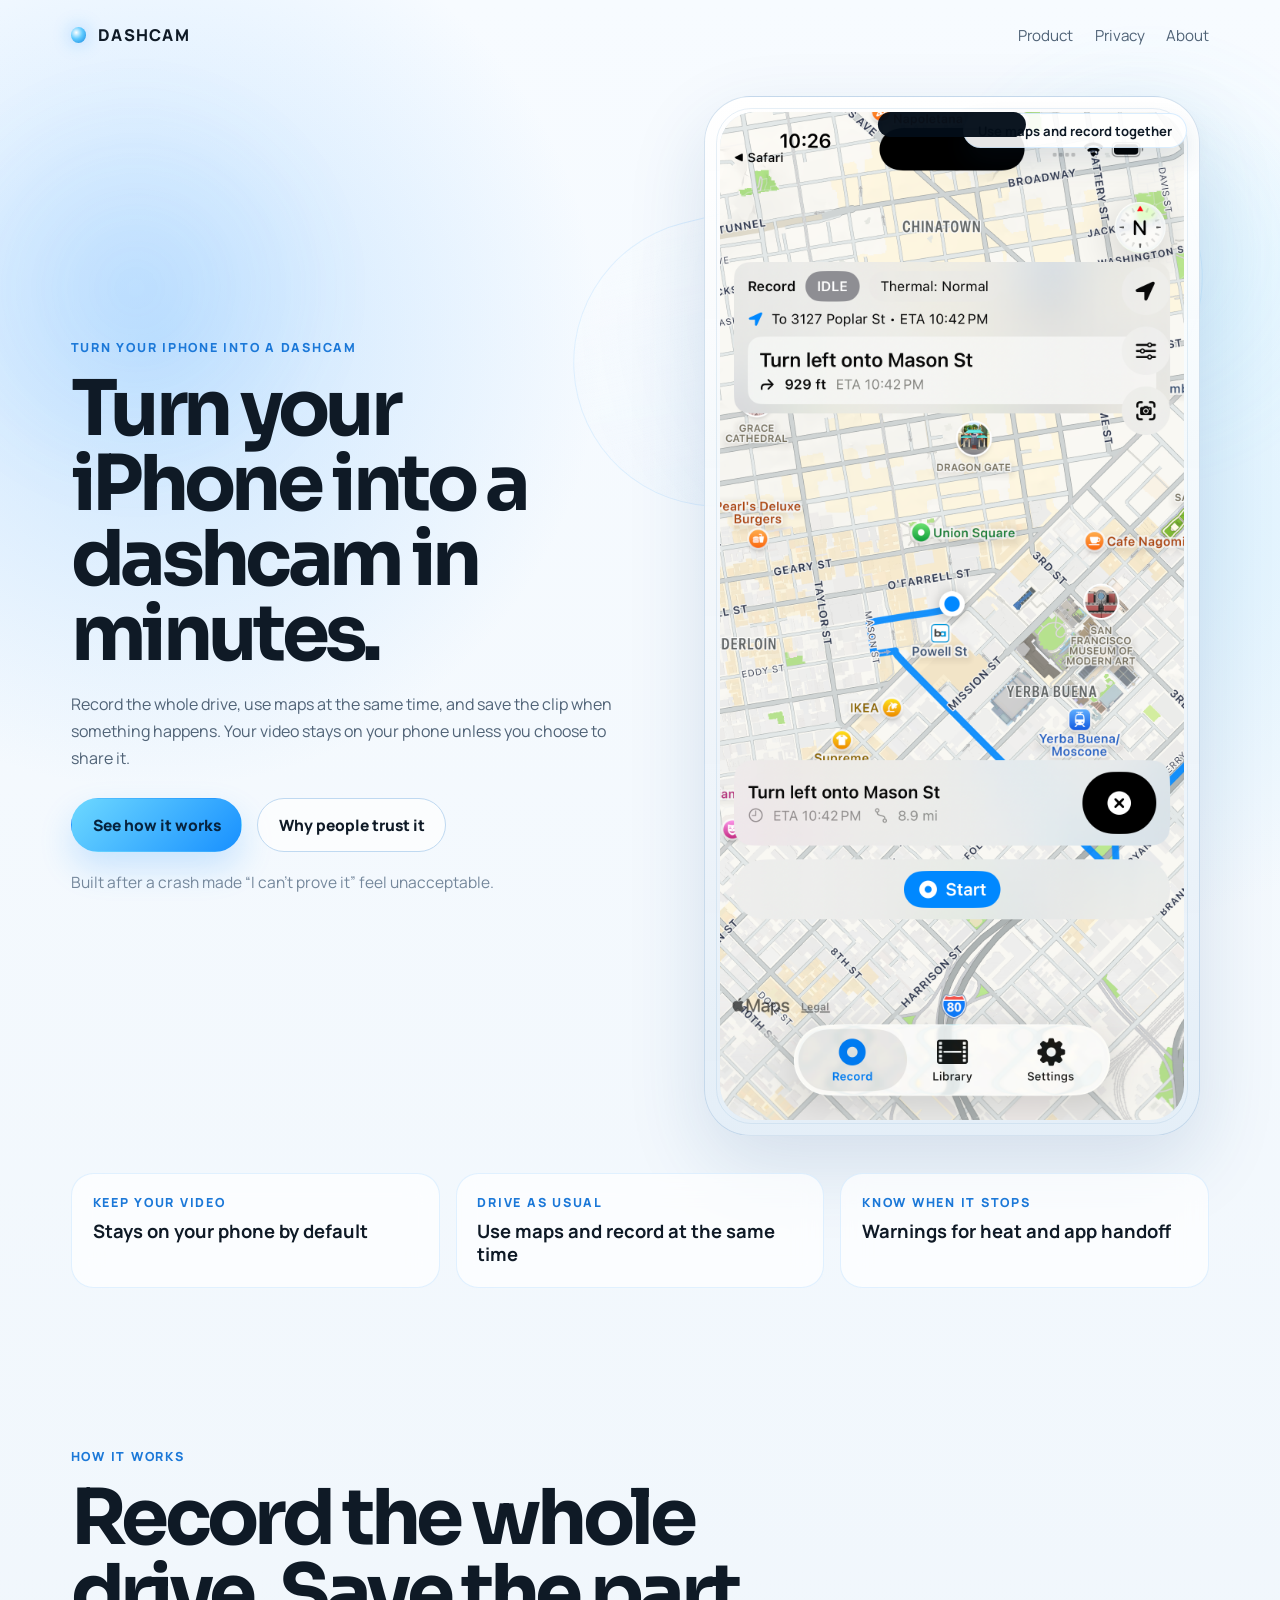
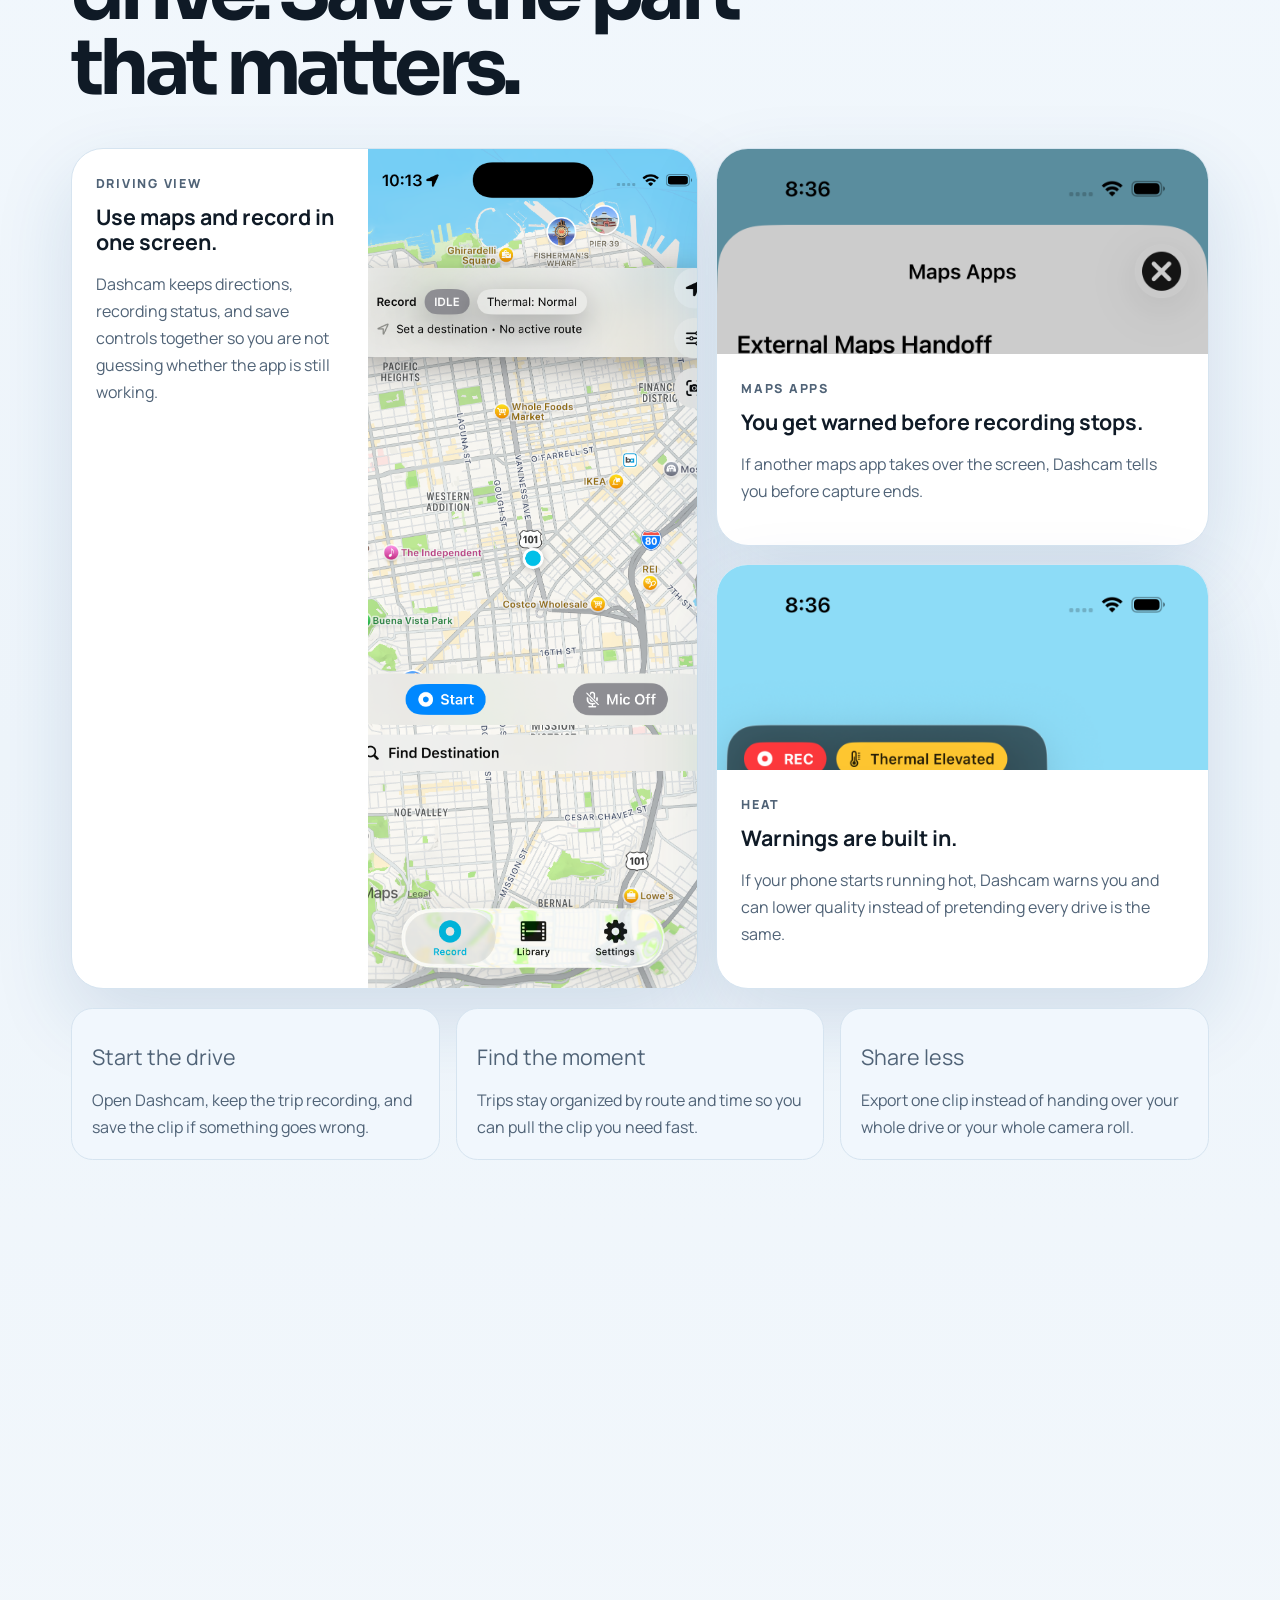
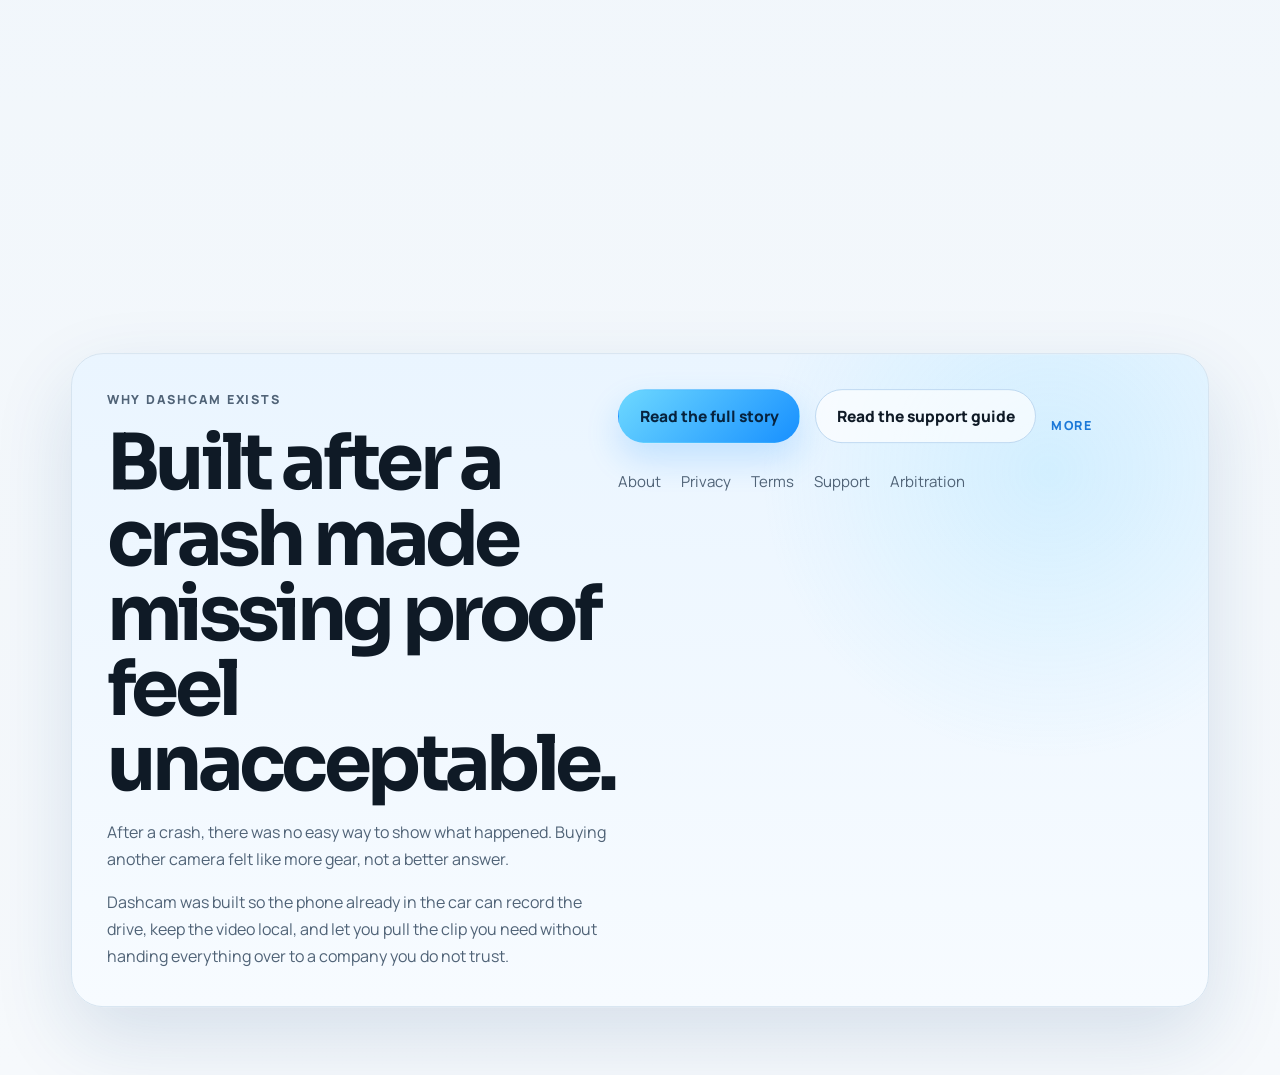
==== index.html @ c2b1da45 "Deploy Dashcam site" ====
<!doctype html>
<html lang="en">
  <head>
    <meta charset="UTF-8" />
    <meta
      name="viewport"
      content="width=device-width, initial-scale=1.0"
    />
    <script src="/site-config.js"></script>
    <script src="/site-shell.js" defer></script>
    <title>Dashcam | Foreground dashcam with maps</title>
    <meta
      name="description"
      content="Dashcam is a local-first iPhone dashcam with map-first Drive Mode, incident protection, privacy controls, and optional iCloud upload beta."
    />
    <link rel="canonical" data-site-pathname="/" />
    <link rel="icon" type="image/svg+xml" href="/favicon.svg" />
    <script type="module" crossorigin src="/assets/index-QEWGfS99.js"></script>
    <link rel="stylesheet" crossorigin href="/assets/index-BAP_KXw3.css">
  </head>
  <body>
    <div id="root"></div>
  </body>
</html>
---- assets/index-BAP_KXw3.css ----
@import"https://fonts.googleapis.com/css2?family=Manrope:wght@400;500;600;700;800&family=Sora:wght@400;500;600;700;800&display=swap";:root{color-scheme:light;--bg: #f4f8fc;--bg-soft: #ffffff;--bg-tint: #ecf5ff;--panel: #ffffff;--panel-soft: #f1f7fd;--line: #d6e4f0;--line-strong: #bfd9f1;--text: #0f1a26;--muted: #506377;--soft: #74879b;--accent: #1890ff;--accent-strong: #0c68d8;--accent-soft: rgba(24, 144, 255, .12);--shadow: 0 30px 80px rgba(19, 71, 126, .14);--font-sans: "Manrope", sans-serif;--font-display: "Sora", sans-serif;--page-gutter: clamp(1.35rem, 2.4vw, 2.4rem);--content-width: 1200px}*{box-sizing:border-box}html{scroll-behavior:smooth}body{margin:0;min-width:320px;background:radial-gradient(circle at 12% 8%,rgba(140,199,255,.42),transparent 28rem),radial-gradient(circle at 86% 12%,rgba(89,198,255,.2),transparent 26rem),linear-gradient(180deg,#f7fbff,#eef5fb 55%,#f6f9fc);color:var(--text);font-family:var(--font-sans)}a{color:inherit;text-decoration:none}button,input,textarea,select{font:inherit}img{display:block;max-width:100%}#root{min-height:100vh}.page-shell{overflow-x:clip}.hero,.section{width:100%;max-width:var(--content-width);margin:0 auto;padding-left:var(--page-gutter);padding-right:var(--page-gutter)}.hero{position:relative;padding-top:1.5rem;padding-bottom:4rem}.hero-aura,.hero-road{position:absolute;pointer-events:none}.hero-aura{width:28rem;height:28rem;border-radius:999px;filter:blur(22px);opacity:.7}.hero-aura-left{top:4rem;left:-8rem;background:radial-gradient(circle,#359aff2e,#359aff00 72%)}.hero-aura-right{top:2rem;right:-8rem;background:radial-gradient(circle,#5cd0ff33,#5cd0ff00 72%)}.hero-road{inset:11rem auto auto 44%;width:40rem;height:18rem;border-radius:999px;border:1px solid rgba(24,144,255,.1);transform:rotate(-14deg);background:linear-gradient(180deg,#fff6,#fff0),radial-gradient(circle at 50% 50%,#1890ff14,#1890ff00)}.topbar,.hero-grid,.metrics-row,.section-heading,.product-layout,.tab-strip,.trust-panel,.story-panel{position:relative;z-index:1}.topbar{display:flex;align-items:center;justify-content:space-between;gap:1rem}.brand{display:inline-flex;align-items:center;gap:.75rem;font-size:1.02rem;font-weight:800;letter-spacing:.08em;text-transform:uppercase}.brand-mark{width:.95rem;height:.95rem;border-radius:999px;background:radial-gradient(circle at 35% 35%,#fff,#60cbff 44%,#1484dd);box-shadow:0 0 18px #1890ff59}.topbar-nav{display:inline-flex;align-items:center;gap:1.35rem;color:var(--muted);font-size:.95rem}.topbar-nav a{transition:color .18s ease}.topbar-nav a:hover{color:var(--text)}.hero-grid{margin-top:3.1rem;display:grid;grid-template-columns:minmax(0,1fr) minmax(360px,.92fr);gap:clamp(2rem,5vw,5rem);align-items:center}.hero-copy{max-width:34rem}.eyebrow,.section-kicker,.surface-eyebrow,.metric-label,.story-links-label{margin:0;color:#1b78d8;text-transform:uppercase;letter-spacing:.14em;font-size:.78rem;font-weight:800}.hero h1,.section-heading h2,.trust-copy h2,.story-copy h2{margin:0;font-family:var(--font-display);font-weight:700;letter-spacing:-.06em;line-height:.98}.hero h1{margin-top:1rem;max-width:14ch;font-size:clamp(3rem,6vw,5.1rem)}.hero-body,.section-intro,.feature-copy p,.tab-card p,.trust-card p,.story-copy p{color:var(--muted);line-height:1.7}.hero-body{margin:1.15rem 0 0;font-size:clamp(1rem,1.2vw,1.1rem)}.hero-actions,.story-actions{display:flex;flex-wrap:wrap;align-items:center;gap:.9rem}.hero-actions{margin-top:1.6rem}.hero-note{margin:1.2rem 0 0;color:var(--soft);font-size:.97rem}.button{display:inline-flex;align-items:center;justify-content:center;min-height:3.35rem;padding:0 1.3rem;border-radius:999px;border:1px solid transparent;font-size:.97rem;font-weight:800;transition:transform .18s ease,border-color .18s ease,background-color .18s ease,color .18s ease}.button:hover{transform:translateY(-1px)}.button-primary{background:linear-gradient(135deg,#6dd8ff,#1890ff);color:#07233e;box-shadow:0 16px 34px #1890ff33}.button-secondary{border-color:var(--line-strong);background:#ffffffad;color:var(--text)}.hero-visual{display:flex;justify-content:center}.hero-card{position:relative;width:min(100%,31rem)}.hero-chip{position:absolute;top:1.1rem;right:.8rem;z-index:2;min-height:2.2rem;padding:0 .88rem;display:inline-flex;align-items:center;border-radius:999px;background:#ffffffe6;border:1px solid rgba(24,144,255,.16);color:var(--text);box-shadow:0 14px 28px #113d651f;font-size:.82rem;font-weight:700}.device-shell{position:relative;width:100%;padding:.95rem;border-radius:2.9rem;background:linear-gradient(180deg,#fffffff2,#e3edf7eb);border:1px solid rgba(143,180,213,.38);box-shadow:var(--shadow)}.device-shell:before{content:"";position:absolute;inset:.7rem;border-radius:2.2rem;border:1px solid rgba(143,180,213,.22);pointer-events:none}.device-notch{position:absolute;top:.95rem;left:50%;width:30%;height:1.55rem;transform:translate(-50%);border-radius:999px;background:#030d18f5;z-index:2}.device-screen{overflow:hidden;border-radius:2.15rem;min-height:41rem;background:#dcebf7}.device-screen img{width:100%;height:100%;min-height:41rem;object-fit:cover;object-position:center top}.metrics-row{margin-top:2.3rem;display:grid;grid-template-columns:repeat(3,minmax(0,1fr));gap:1rem}.metric-card{padding:1.25rem 1.3rem;border-radius:1.4rem;border:1px solid rgba(24,144,255,.12);background:#ffffffad;-webkit-backdrop-filter:blur(14px);backdrop-filter:blur(14px)}.metric-value{margin:.55rem 0 0;color:var(--text);font-size:1.15rem;font-weight:700;line-height:1.3}.section{padding-top:clamp(4.2rem,8vw,6rem)}.section-heading{display:grid;gap:.95rem}.section-heading h2,.trust-copy h2,.story-copy h2{max-width:12ch;font-size:clamp(2.8rem,6vw,5rem)}.product-layout{margin-top:2.6rem;display:grid;grid-template-columns:minmax(0,1.12fr) minmax(320px,.88fr);gap:1.1rem}.feature-main,.feature-card,.trust-panel,.story-panel{border:1px solid var(--line);background:var(--panel);box-shadow:var(--shadow)}.feature-main,.feature-card{overflow:hidden;border-radius:2rem}.feature-main{display:grid;grid-template-columns:minmax(0,.9fr) minmax(300px,1fr);min-height:30rem}.feature-stack{display:grid;gap:1.1rem}.feature-copy{padding:1.5rem}.feature-copy h3,.trust-card h3,.tab-title{margin:.7rem 0;font-size:1.34rem;line-height:1.15}.feature-visual{background:var(--panel-soft)}.feature-visual img{width:100%;height:100%;object-fit:cover;object-position:center top}.feature-visual-main{min-height:30rem}.feature-card .feature-visual{height:12.8rem}.tab-strip{margin-top:1.2rem;display:grid;grid-template-columns:repeat(3,minmax(0,1fr));gap:1rem}.tab-card{padding:1.15rem 1.25rem;border-radius:1.35rem;border:1px solid var(--line);background:var(--panel-soft)}.tab-card p:last-child{margin:0}.trust-panel,.story-panel{display:grid;grid-template-columns:minmax(0,.88fr) minmax(320px,1fr);gap:1.4rem;padding:clamp(1.5rem,3vw,2.2rem);border-radius:2rem}.trust-panel{background:radial-gradient(circle at 16% 18%,rgba(120,194,255,.18),transparent 18rem),linear-gradient(180deg,#fffffff5,#f4f9fdfa)}.trust-grid{display:grid;grid-template-columns:repeat(2,minmax(0,1fr));gap:1rem}.trust-card{padding:1.2rem;border-radius:1.4rem;border:1px solid var(--line);background:#ffffffdb}.promise-list{margin-top:1.5rem;display:flex;flex-wrap:wrap;gap:.7rem}.promise-list span{display:inline-flex;align-items:center;min-height:2.4rem;padding:0 .92rem;border-radius:999px;background:#1890ff17;color:#15518f;font-size:.88rem;font-weight:700}.story-panel{margin-bottom:4.4rem;background:radial-gradient(circle at 86% 18%,rgba(93,206,255,.18),transparent 18rem),linear-gradient(180deg,#eaf5ff,#f7fbff)}.story-copy{display:grid;gap:1rem}.story-copy p{margin:0}.story-actions{align-content:start}.story-links-label{margin-top:1.2rem}.footer-links{margin-top:.85rem;display:flex;flex-wrap:wrap;gap:.85rem 1.25rem;color:var(--muted);font-size:.94rem}.footer-links a{transition:color .18s ease}.footer-links a:hover{color:var(--text)}@media(max-width:1100px){.hero-grid,.product-layout,.trust-panel,.story-panel,.feature-main{grid-template-columns:1fr}.feature-visual-main{order:-1;min-height:24rem}}@media(max-width:860px){.topbar-nav{display:none}.hero-grid{margin-top:2.8rem}.metrics-row,.tab-strip,.trust-grid{grid-template-columns:1fr}}@media(max-width:640px){.hero{padding-top:1.2rem;padding-bottom:3rem}.hero h1{font-size:clamp(3rem,17vw,5.8rem)}.hero-actions,.story-actions{flex-direction:column;align-items:stretch}.button{width:100%}.device-screen,.device-screen img{min-height:32rem}.feature-card .feature-visual{height:auto}.feature-card .feature-visual img{aspect-ratio:4 / 3}}@media(prefers-reduced-motion:reduce){html{scroll-behavior:auto}*,*:before,*:after{animation-duration:.001ms!important;animation-iteration-count:1!important;transition-duration:.001ms!important;scroll-behavior:auto!important}}
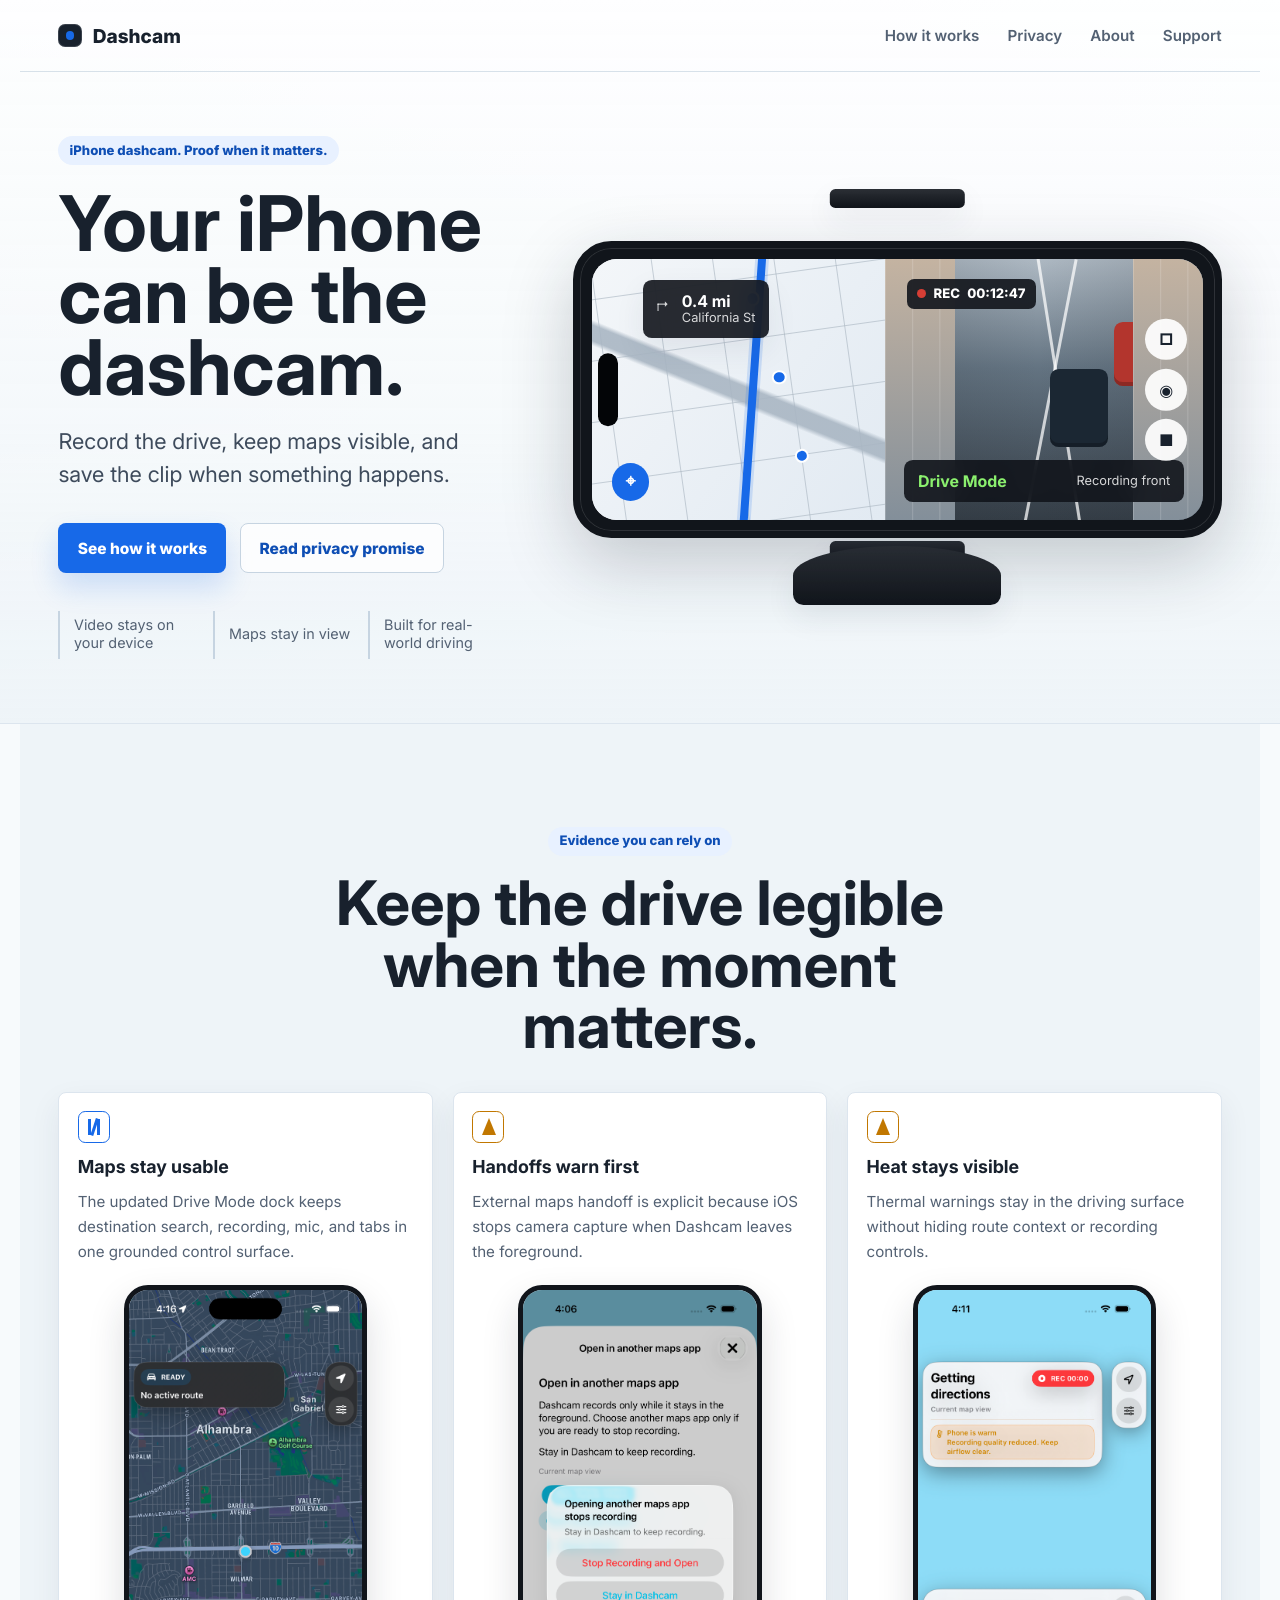
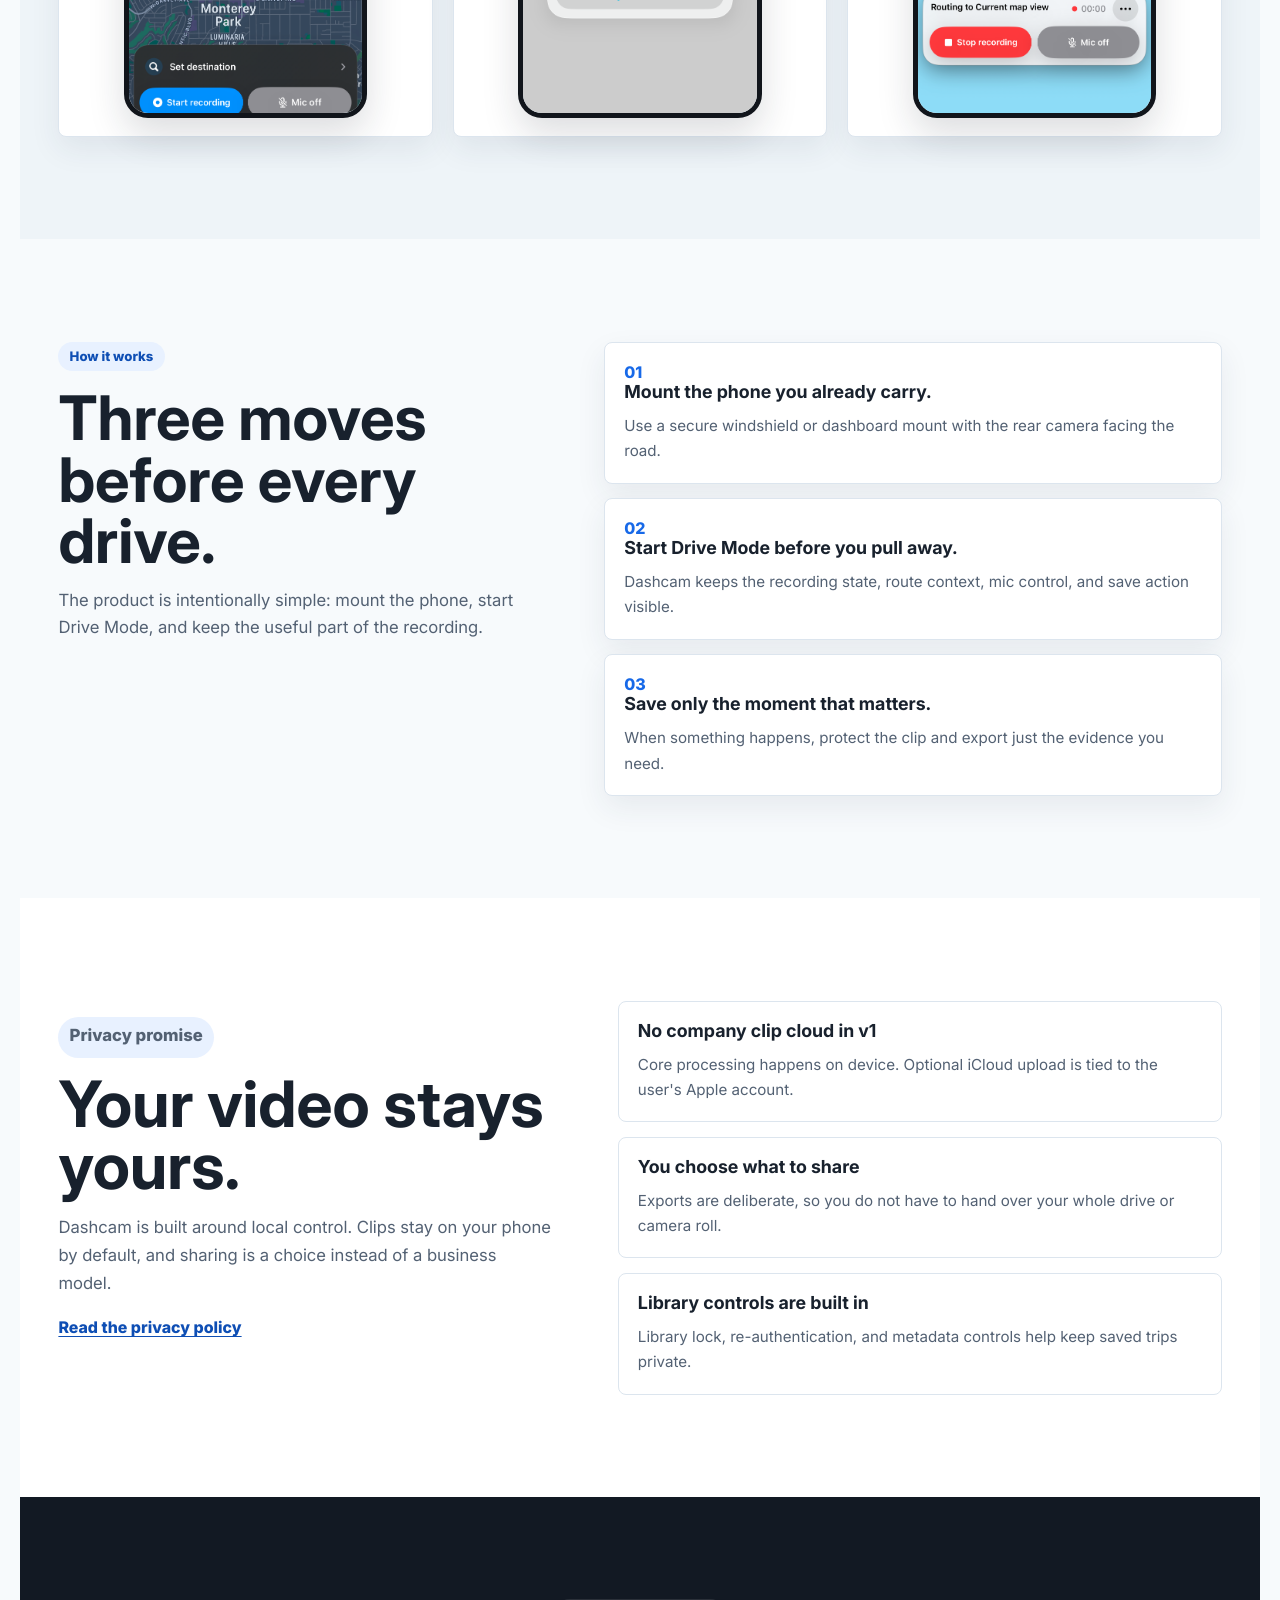
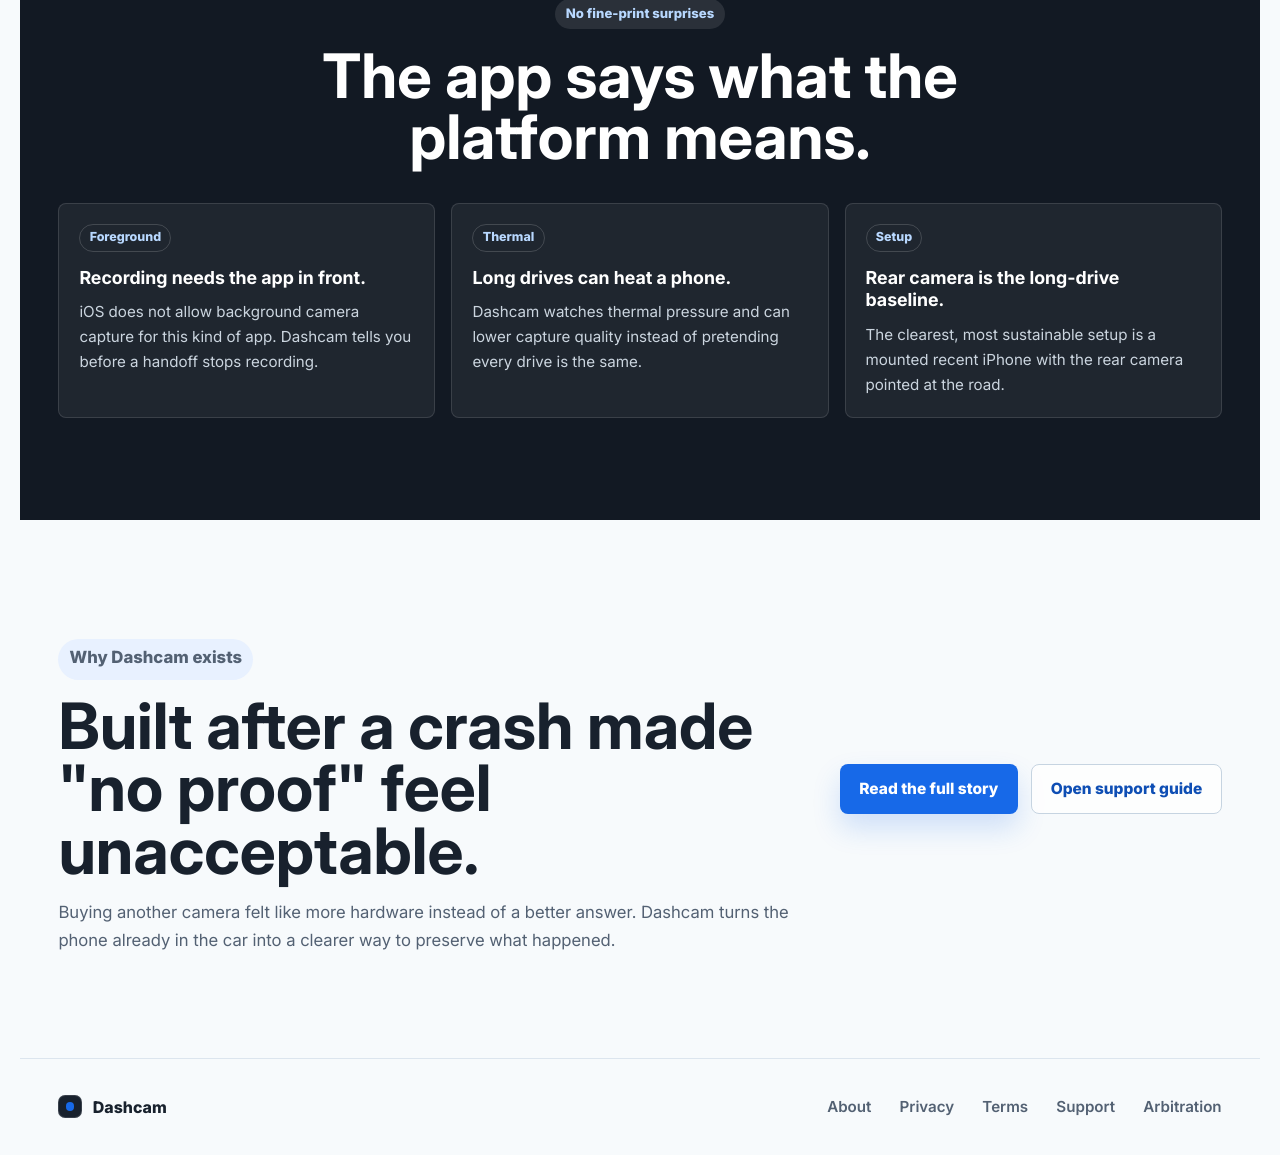
==== commit 19358fa7: "Deploy Dashcam marketing site refresh" ====
--- a/index.html
+++ b/index.html
@@ -8,15 +8,15 @@
     />
     <script src="/site-config.js"></script>
     <script src="/site-shell.js" defer></script>
-    <title>Dashcam | Foreground dashcam with maps</title>
+    <title>Dashcam | Your iPhone can be the dashcam</title>
     <meta
       name="description"
-      content="Dashcam is a local-first iPhone dashcam with map-first Drive Mode, incident protection, privacy controls, and optional iCloud upload beta."
+      content="Dashcam turns your iPhone into a local-first dashcam with map-first Drive Mode, clear recording warnings, and privacy-first clip control."
     />
     <link rel="canonical" data-site-pathname="/" />
     <link rel="icon" type="image/svg+xml" href="/favicon.svg" />
-    <script type="module" crossorigin src="/assets/index-QEWGfS99.js"></script>
-    <link rel="stylesheet" crossorigin href="/assets/index-BAP_KXw3.css">
+    <script type="module" crossorigin src="/assets/index-CY2aqLut.js"></script>
+    <link rel="stylesheet" crossorigin href="/assets/index-D334U_Uk.css">
   </head>
   <body>
     <div id="root"></div>
--- a/assets/index-D334U_Uk.css
+++ b/assets/index-D334U_Uk.css
@@ -0,0 +1 @@
+@import"https://fonts.googleapis.com/css2?family=Inter:wght@400;500;600;700;800&display=swap";:root{color-scheme:light;--bg: #f7fafc;--bg-strong: #eef4f8;--panel: #ffffff;--panel-muted: #f2f6f9;--ink: #18212d;--muted: #536173;--soft: #7b8896;--line: #dce5ee;--line-strong: #c6d4e1;--blue: #1769e8;--blue-strong: #0e4eb4;--blue-soft: #e8f1ff;--green: #1c8f5a;--amber: #c17700;--red: #d63e35;--shadow-soft: 0 22px 70px rgba(37, 55, 74, .1);--shadow-small: 0 12px 30px rgba(37, 55, 74, .08);--font: "Inter", system-ui, -apple-system, BlinkMacSystemFont, "Segoe UI", sans-serif;--gutter: clamp(1.25rem, 3vw, 3rem);--max: 1240px}*{box-sizing:border-box}html{scroll-behavior:smooth}body{margin:0;min-width:320px;background:var(--bg);color:var(--ink);font-family:var(--font);text-rendering:geometricPrecision}a{color:inherit;text-decoration:none}img{display:block;max-width:100%}button,input,textarea,select{font:inherit}#root{min-height:100vh}.site-shell{overflow-x:clip}.hero-section{min-height:0;background:linear-gradient(180deg,#fffffff2,#f7fafce0 58%,#eef4f8),linear-gradient(120deg,#dce9f4ad,#fff3);border-bottom:1px solid var(--line)}.site-header,.hero-grid,.section,.site-footer{width:min(100%,var(--max));margin:0 auto;padding-left:var(--gutter);padding-right:var(--gutter)}.site-header{min-height:4.5rem;display:flex;align-items:center;justify-content:space-between;gap:1.5rem;border-bottom:1px solid rgba(198,212,225,.68)}.brand{display:inline-flex;align-items:center;gap:.7rem;color:var(--ink);font-size:1.2rem;font-weight:800}.brand-mark{width:1.45rem;height:1.45rem;display:inline-grid;place-items:center;border-radius:.45rem;background:var(--ink);box-shadow:inset 0 0 0 1px #ffffff24}.brand-mark span{width:.55rem;height:.55rem;border-radius:999px;background:var(--blue)}.site-nav,.site-footer nav{display:flex;align-items:center;flex-wrap:wrap;gap:clamp(1rem,2.2vw,2rem);color:var(--muted);font-size:.95rem;font-weight:600}.site-nav a,.site-footer a{transition:color .16s ease}.site-nav a:hover,.site-footer a:hover,.text-link:hover{color:var(--blue)}.hero-grid{display:grid;grid-template-columns:minmax(0,.82fr) minmax(38rem,1.18fr);gap:clamp(2rem,5vw,5rem);align-items:center;padding-top:clamp(2.8rem,5vw,4.4rem);padding-bottom:clamp(2.8rem,5vw,4.2rem)}.hero-copy{max-width:38rem}.eyebrow{width:fit-content;margin:0;padding:.42rem .7rem;border-radius:999px;background:var(--blue-soft);color:var(--blue-strong);font-size:.82rem;font-weight:800}h1,h2,h3,p{margin-top:0}h1,h2,h3{margin-bottom:0;letter-spacing:0}.hero-copy h1{margin-top:1.4rem;max-width:13ch;font-size:clamp(3.5rem,6vw,5.8rem);line-height:.94}.hero-lede{max-width:32rem;margin:1.35rem 0 0;color:#3e4b5c;font-size:clamp(1.18rem,1.7vw,1.45rem);line-height:1.5}.hero-actions{margin-top:2rem;display:flex;align-items:center;flex-wrap:wrap;gap:.85rem}.button{min-height:3.1rem;display:inline-flex;align-items:center;justify-content:center;padding:0 1.15rem;border:1px solid transparent;border-radius:.5rem;font-size:.97rem;font-weight:800;transition:transform .16s ease,border-color .16s ease,background-color .16s ease,color .16s ease}.button:hover{transform:translateY(-1px)}.button-primary{background:var(--blue);color:#fff;box-shadow:0 14px 28px #1769e82e}.button-primary:hover{background:var(--blue-strong)}.button-secondary{border-color:var(--line-strong);background:#ffffffc7;color:var(--blue-strong)}.hero-proof{margin-top:2.4rem;display:grid;grid-template-columns:repeat(3,minmax(0,1fr));gap:.9rem;color:var(--muted);font-size:.9rem;line-height:1.3}.hero-proof span{min-height:3rem;display:flex;align-items:center;padding-left:.85rem;border-left:2px solid var(--line-strong)}.hero-visual{position:relative;min-height:clamp(22rem,36vw,32rem);display:grid;place-items:center;padding:2rem 0 3rem}.landscape-phone{position:relative;z-index:2;width:min(100%,43rem);aspect-ratio:2.18 / 1;display:grid;grid-template-columns:.48fr .52fr;overflow:hidden;padding:.72rem;border:.45rem solid #11151b;border-radius:2.4rem;background:#11151b;box-shadow:0 24px 70px #18212d38,inset 0 0 0 1px #ffffff1f}.phone-camera-slot{position:absolute;left:1.1rem;top:50%;z-index:5;width:1.3rem;height:4.6rem;transform:translateY(-50%);border-radius:999px;background:#030507}.phone-screen{position:relative;overflow:hidden}.phone-screen-map{border-radius:1.55rem 0 0 1.55rem;background:linear-gradient(90deg,#ffffffd1,#ffffff2e),#e8edf2}.phone-screen-road{border-radius:0 1.55rem 1.55rem 0;background:#687582}.map-grid{position:absolute;inset:-15%;background:linear-gradient(30deg,transparent 0 47%,rgba(169,182,195,.9) 48% 51%,transparent 52% 100%),linear-gradient(90deg,rgba(172,184,195,.65) 1px,transparent 1px),linear-gradient(0deg,rgba(172,184,195,.65) 1px,transparent 1px),linear-gradient(135deg,#f6f8fa,#dfe8f1);background-size:auto,3.8rem 3.8rem,3.8rem 3.8rem,auto;transform:rotate(-8deg)}.route-line{position:absolute;left:53%;top:6%;width:.5rem;height:86%;border-radius:999px;background:var(--blue);transform:rotate(12deg);box-shadow:0 0 0 .18rem #1769e829}.route-dot{position:absolute;width:.9rem;height:.9rem;border:.16rem solid #ffffff;border-radius:999px;background:var(--blue)}.route-dot-one{top:22%;left:55%}.route-dot-two{top:46%;left:59%}.route-dot-three{top:70%;left:62%}.turn-card,.record-pill,.drive-status{position:absolute;z-index:3;color:#fff;background:#11151be6;-webkit-backdrop-filter:blur(14px);backdrop-filter:blur(14px)}.turn-card{top:1.3rem;left:3.2rem;display:flex;align-items:center;gap:.8rem;padding:.7rem .85rem;border-radius:.55rem;box-shadow:var(--shadow-small)}.turn-arrow{font-size:1.7rem;line-height:1}.turn-card strong,.turn-card span,.drive-status strong,.drive-status span{display:block}.turn-card span,.drive-status span{opacity:.82;font-size:.8rem}.location-button{position:absolute;left:1.25rem;bottom:1.2rem;z-index:3;width:2.35rem;height:2.35rem;display:grid;place-items:center;border-radius:999px;background:var(--blue);color:#fff;font-size:1.1rem;font-weight:700}.road-scene{position:absolute;inset:0;background:linear-gradient(90deg,rgba(45,51,58,.78),rgba(45,51,58,.12) 18%,transparent 48%,rgba(45,51,58,.2) 100%),linear-gradient(180deg,#aeb9c3,#637381 42%,#343d46)}.road-scene:before,.road-scene:after{content:"";position:absolute;top:0;width:22%;height:100%;background:linear-gradient(90deg,rgba(255,255,255,.18) 1px,transparent 1px),linear-gradient(180deg,#c4b3a1,#838f9a);background-size:1.7rem 100%,auto}.road-scene:before{left:0}.road-scene:after{right:0}.lane{position:absolute;bottom:-10%;width:.2rem;height:112%;background:#ffffffb8;transform-origin:bottom center}.lane-left{left:42%;transform:rotate(11deg)}.lane-right{left:62%;transform:rotate(-9deg)}.car{position:absolute;border-radius:.55rem;background:#1b2733;box-shadow:inset 0 -.25rem #00000038}.car-front{left:52%;top:42%;width:3.6rem;height:4.9rem}.car-side{left:72%;top:24%;width:2.8rem;height:4rem;background:#b3352d}.record-pill{top:1.2rem;left:1.35rem;display:inline-flex;align-items:center;gap:.45rem;padding:.45rem .65rem;border-radius:.45rem;font-size:.82rem;font-weight:800}.record-dot{width:.58rem;height:.58rem;border-radius:999px;background:var(--red)}.side-controls{position:absolute;right:1rem;top:50%;z-index:4;display:grid;gap:.55rem;transform:translateY(-50%)}.side-controls span{width:2.6rem;height:2.6rem;display:grid;place-items:center;border-radius:999px;background:#ffffffeb;color:var(--ink);font-weight:800}.drive-status{left:1.2rem;right:1.2rem;bottom:1.1rem;display:flex;align-items:center;justify-content:space-between;gap:1rem;padding:.7rem .85rem;border-radius:.55rem}.drive-status strong{color:#8bf06e}.mount-bar,.mount-base{position:absolute;z-index:1;background:linear-gradient(180deg,#2b2f35,#11151b);box-shadow:var(--shadow-small)}.mount-bar{left:50%;width:8.4rem;height:1.2rem;border-radius:.35rem;transform:translate(-50%)}.mount-bar-top{top:1.35rem}.mount-bar-bottom{bottom:4.25rem}.mount-base{bottom:1.45rem;left:50%;width:13rem;height:3.7rem;border-radius:50% 50% .65rem .65rem;transform:translate(-50%)}.section{padding-top:clamp(4.5rem,8vw,7rem);padding-bottom:clamp(4.5rem,8vw,7rem)}.section-heading{max-width:43rem}.section-heading-center{margin:0 auto;text-align:center}.section-heading-center .eyebrow{margin-left:auto;margin-right:auto}.section h2{margin-top:1rem;font-size:clamp(2.25rem,4.8vw,4.2rem);line-height:1}.section-heading p:not(.eyebrow),.privacy-copy p,.story-copy p,.proof-card p,.step-item p,.promise-item p,.limit-item span{color:var(--muted);line-height:1.65}.section-heading p:not(.eyebrow),.privacy-copy p,.story-copy p{margin:1rem 0 0;font-size:1.05rem}.proof-section{background:var(--bg-strong)}.proof-grid{margin-top:2.2rem;display:grid;grid-template-columns:repeat(3,minmax(0,1fr));gap:1.25rem}.proof-card,.step-item,.promise-item,.limit-item{border:1px solid var(--line);border-radius:.5rem;background:var(--panel);box-shadow:var(--shadow-small)}.proof-card{display:grid;grid-template-rows:auto auto 1fr;gap:.9rem;padding:1.15rem}.proof-card h3,.step-item h3,.promise-item h3,.limit-item h3{font-size:1.12rem;line-height:1.25}.proof-card p,.step-item p,.promise-item p,.limit-item span{margin:.55rem 0 0;font-size:.95rem}.proof-icon{width:2rem;height:2rem;border-radius:.45rem;border:1px solid currentColor;color:var(--blue);position:relative}.proof-icon:before,.proof-icon:after{content:"";position:absolute}.proof-icon-map:before{inset:.45rem .58rem;border-left:.2rem solid currentColor;border-right:.2rem solid currentColor}.proof-icon-map:after{left:.9rem;top:.4rem;height:1.15rem;border-left:.2rem solid currentColor;transform:rotate(18deg)}.proof-icon-warn{color:var(--amber)}.proof-icon-warn:before{left:.55rem;bottom:.45rem;width:0;height:0;border-left:.45rem solid transparent;border-right:.45rem solid transparent;border-bottom:1.1rem solid currentColor}.proof-icon-lock:before{left:.55rem;bottom:.45rem;width:.88rem;height:.7rem;border-radius:.12rem;background:currentColor}.proof-icon-lock:after{left:.69rem;top:.35rem;width:.6rem;height:.75rem;border:.18rem solid currentColor;border-bottom:0;border-radius:.5rem .5rem 0 0}.screenshot-frame{align-self:end;width:100%;max-width:15.2rem;margin:.45rem auto 0;aspect-ratio:9 / 16;overflow:hidden;border:.35rem solid #11151b;border-radius:1.5rem;background:#dbe7f0;box-shadow:0 16px 36px #18212d26}.screenshot-frame img{width:100%;height:100%;object-fit:cover;object-position:center top}.steps-section{display:grid;grid-template-columns:minmax(0,.78fr) minmax(0,1fr);gap:clamp(2rem,5vw,4.5rem);align-items:start}.step-list{display:grid;gap:.9rem}.step-item{padding:1.2rem}.step-item span{display:inline-block;color:var(--blue);font-weight:800}.privacy-section{display:grid;grid-template-columns:minmax(0,.82fr) minmax(0,1fr);gap:clamp(2rem,5vw,4.5rem);align-items:start;background:#fff}.privacy-copy h2,.story-copy h2{margin-top:1rem;font-size:clamp(2.45rem,5vw,4.8rem);line-height:.98}.text-link{margin-top:1.2rem;display:inline-flex;color:var(--blue-strong);font-weight:800;text-decoration:underline;text-underline-offset:.2rem}.promise-list{display:grid;gap:.9rem}.promise-item{padding:1.2rem;box-shadow:none}.limits-section{background:#121923;color:#fff}.limits-section .eyebrow{background:#ffffff1a;color:#b8d8ff}.limit-grid{margin-top:2.2rem;display:grid;grid-template-columns:repeat(3,minmax(0,1fr));gap:1rem}.limit-item{padding:1.25rem;border-color:#ffffff1f;background:#ffffff0f;box-shadow:none}.limit-item p{width:fit-content;margin:0 0 1rem;padding:.35rem .58rem;border:1px solid rgba(255,255,255,.16);border-radius:999px;color:#b8d8ff;font-size:.78rem;font-weight:800}.limit-item span{display:block;color:#cbd5df}.story-section{display:grid;grid-template-columns:minmax(0,1fr) auto;gap:2rem;align-items:center;border-bottom:1px solid var(--line)}.story-copy{max-width:50rem}.story-actions{display:flex;align-items:center;flex-wrap:wrap;gap:.85rem}.site-footer{min-height:6rem;display:flex;align-items:center;justify-content:space-between;gap:1.5rem;padding-top:1.5rem;padding-bottom:1.5rem}.brand-footer{font-size:1rem}@media(max-width:1120px){.hero-grid,.steps-section,.privacy-section,.story-section{grid-template-columns:1fr}.hero-copy{max-width:44rem}.hero-copy h1{max-width:12ch}.hero-visual{justify-items:start}}@media(max-width:900px){.site-header{align-items:flex-start;flex-direction:column;justify-content:center;padding-top:1rem;padding-bottom:1rem}.site-nav{gap:.95rem 1.3rem}.hero-section{min-height:auto}.hero-proof,.proof-grid,.limit-grid{grid-template-columns:1fr}.proof-card{grid-template-columns:auto minmax(0,1fr);grid-template-rows:auto auto;align-items:start}.screenshot-frame{grid-column:1 / -1;max-width:18rem}.site-footer{align-items:flex-start;flex-direction:column}}@media(max-width:680px){.hero-grid{padding-top:2.5rem}.hero-copy h1{max-width:100%;font-size:clamp(2.75rem,12vw,3.45rem);line-height:1}.hero-actions,.story-actions{align-items:stretch;flex-direction:column}.button{width:100%}.hero-visual{min-height:13rem;padding:1rem 0 1.8rem}.landscape-phone{width:100%;min-width:0;padding:.45rem;border-width:.32rem;border-radius:1.45rem}.mount-bar,.mount-base{display:none}.record-pill,.turn-card,.drive-status{font-size:.68rem}.side-controls span{width:1.7rem;height:1.7rem}.turn-card{left:2.1rem;top:.75rem;padding:.48rem .55rem}.record-pill{top:.75rem;left:.75rem}.drive-status{left:.72rem;right:.72rem;bottom:.72rem;padding:.48rem .55rem}.section{padding-top:4rem;padding-bottom:4rem}.section-heading-center{text-align:left}.section-heading-center .eyebrow{margin-left:0}}@media(max-width:460px){.site-nav{font-size:.9rem}.hero-proof span{min-height:2.4rem}.landscape-phone{border-radius:1.2rem}}@media(prefers-reduced-motion:reduce){html{scroll-behavior:auto}*,*:before,*:after{transition-duration:.001ms!important;scroll-behavior:auto!important}}
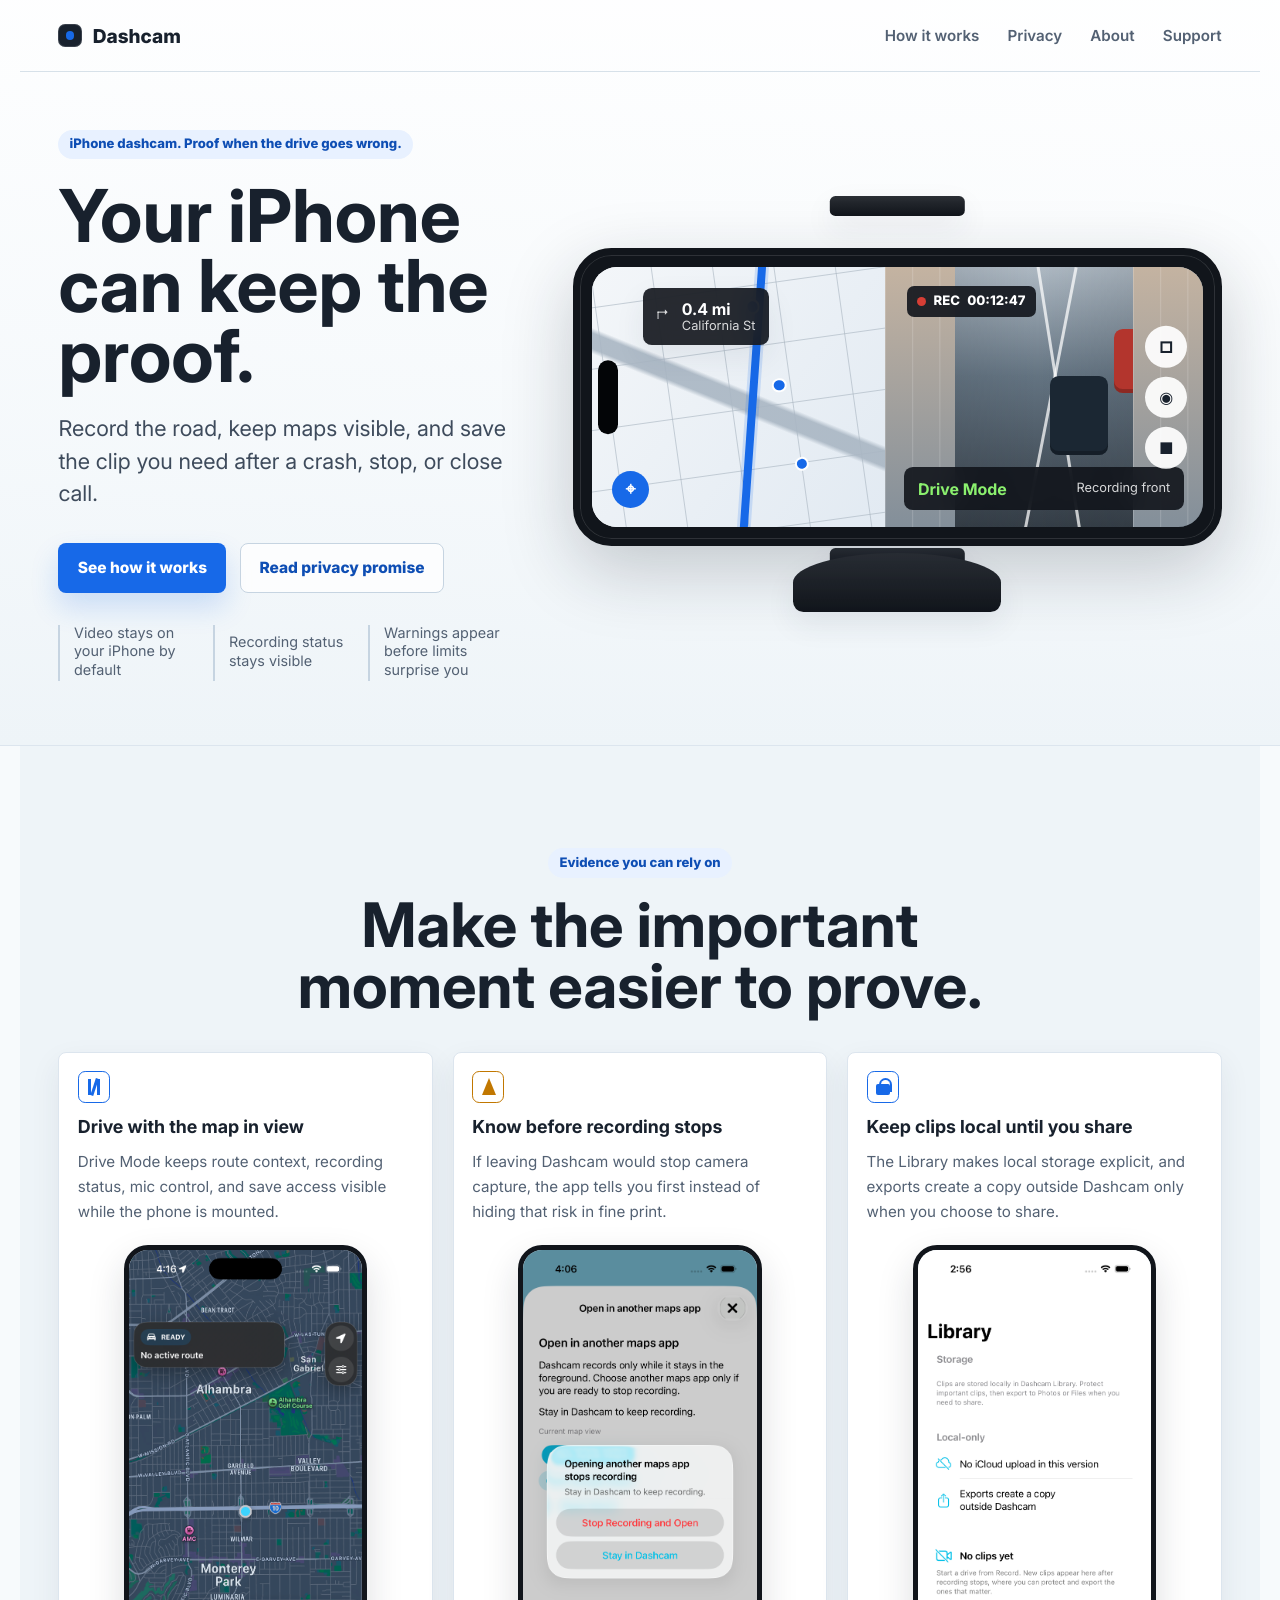
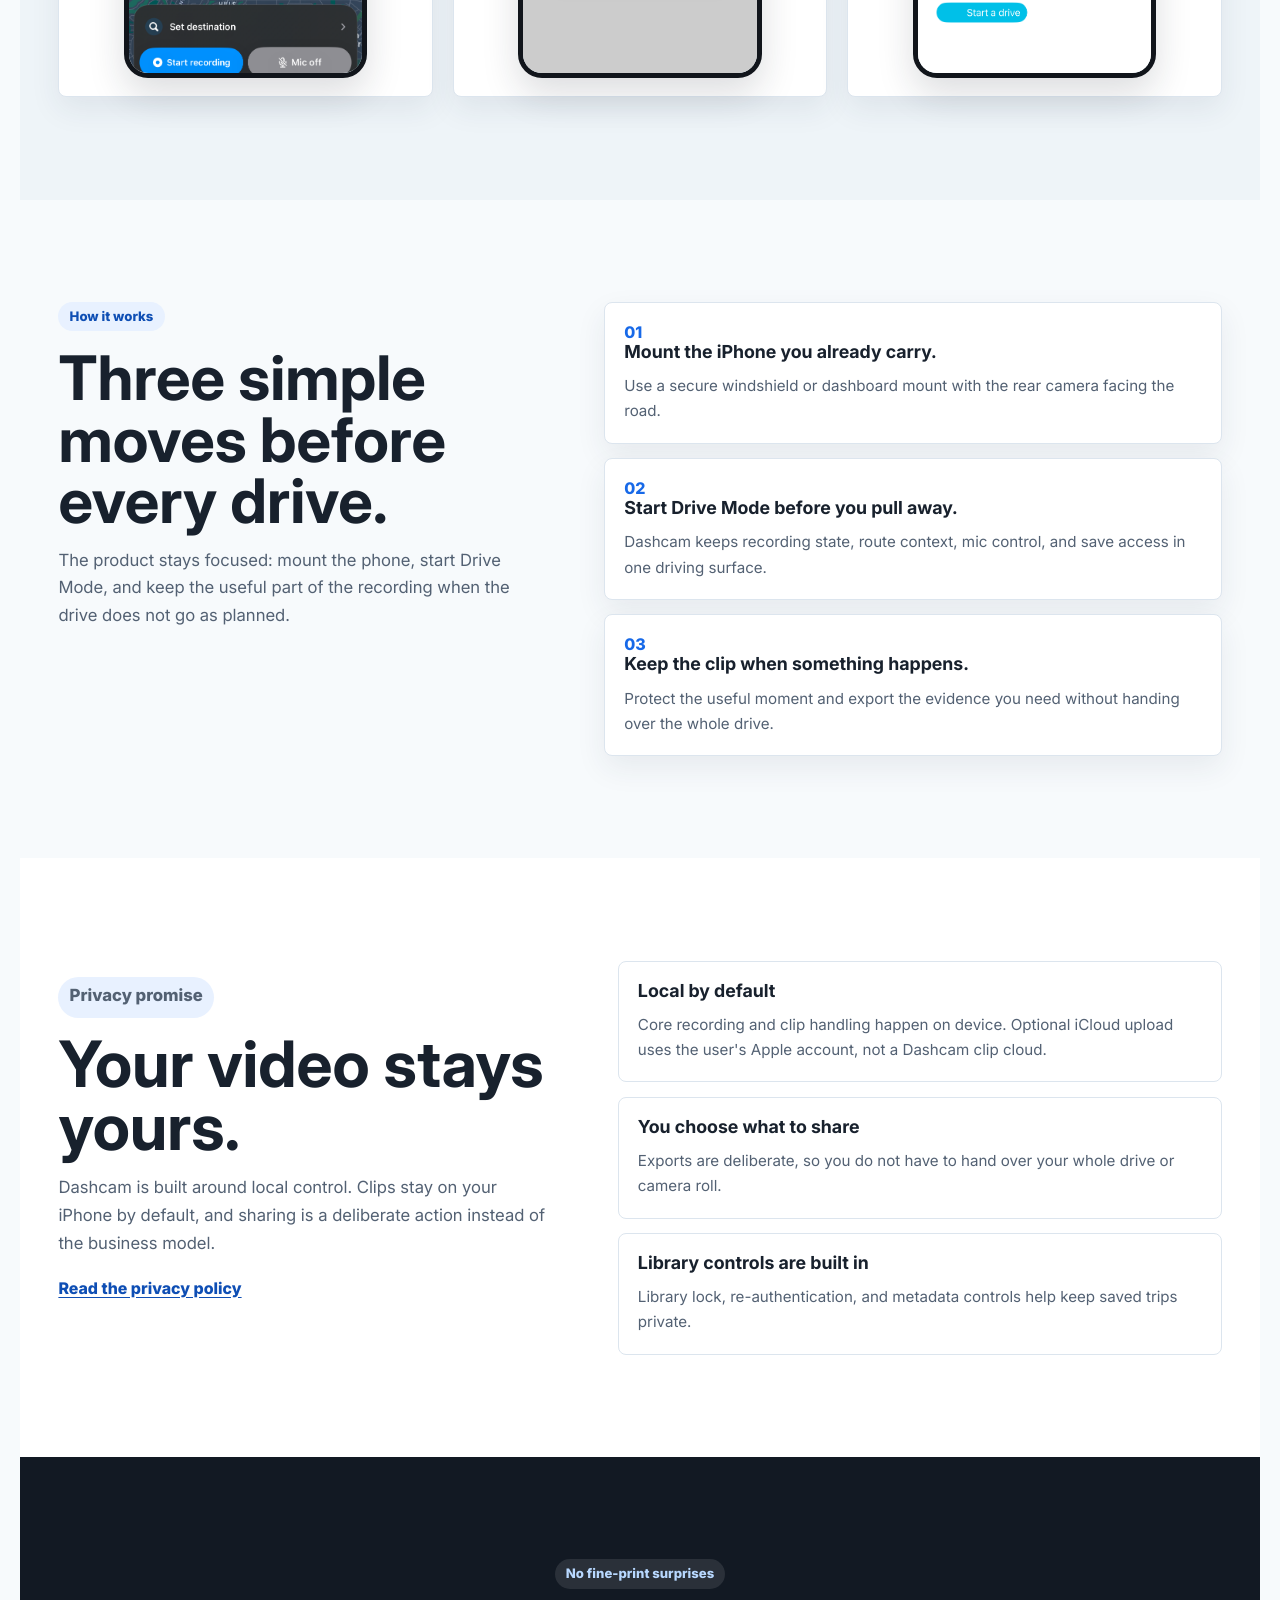
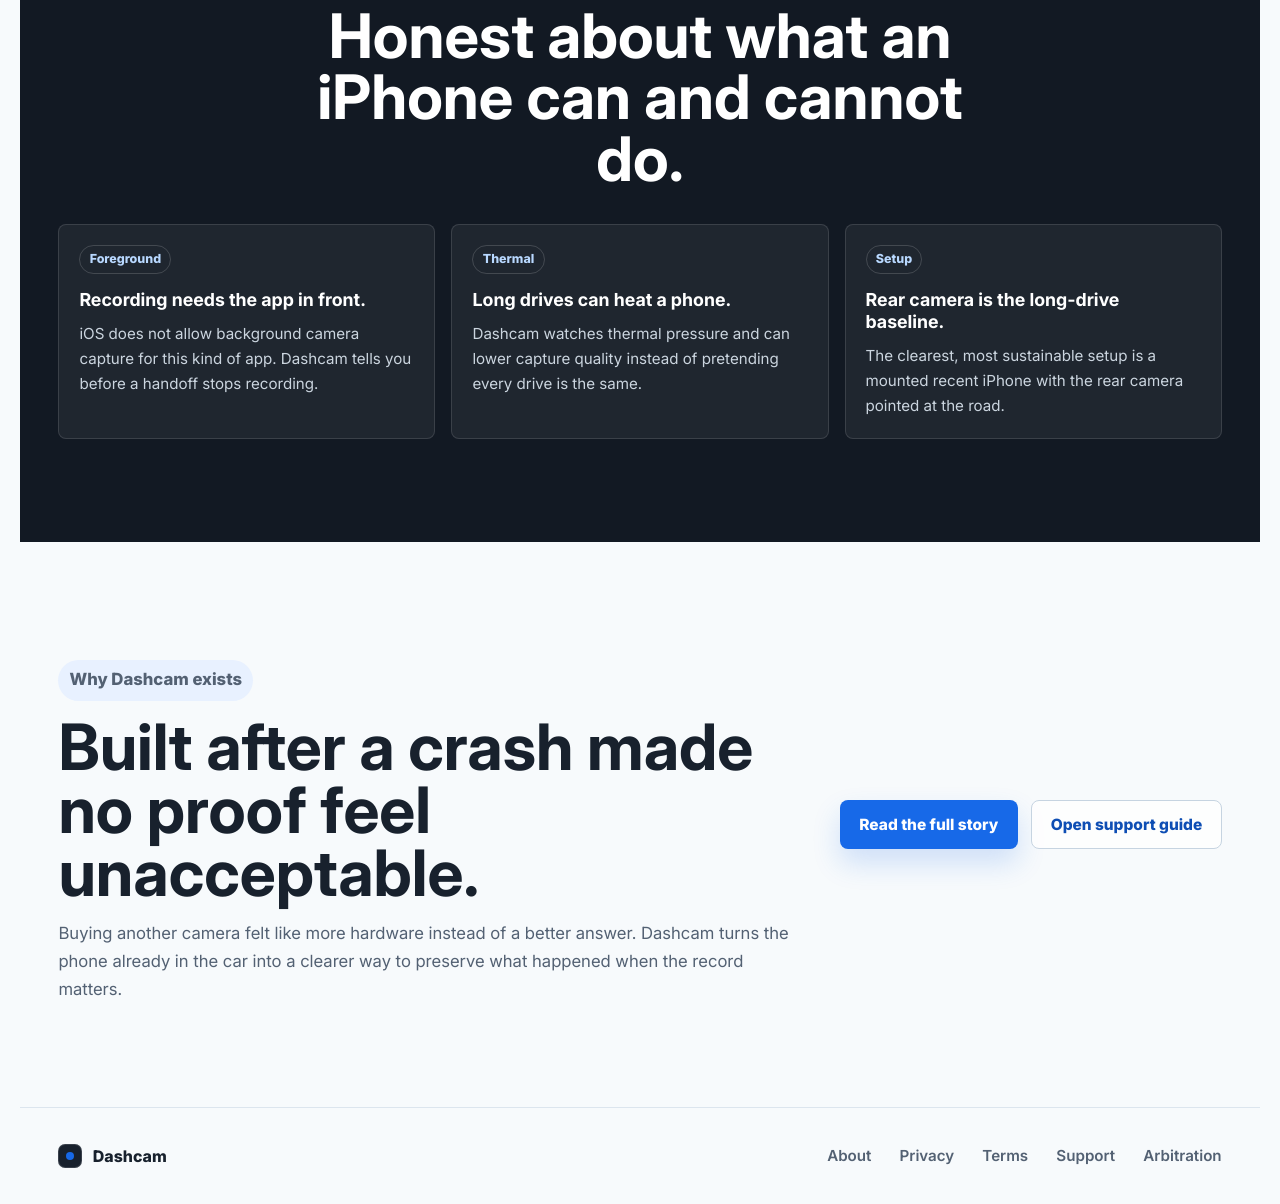
==== commit 7b7905e8: "Deploy Dashcam marketing polish" ====
--- a/index.html
+++ b/index.html
@@ -8,15 +8,30 @@
     />
     <script src="/site-config.js"></script>
     <script src="/site-shell.js" defer></script>
-    <title>Dashcam | Your iPhone can be the dashcam</title>
+    <title>Dashcam | Your iPhone can keep the proof</title>
     <meta
       name="description"
-      content="Dashcam turns your iPhone into a local-first dashcam with map-first Drive Mode, clear recording warnings, and privacy-first clip control."
+      content="Dashcam turns your iPhone into a local-first dashcam for recording the road, keeping maps visible, and saving the clip when the drive goes wrong."
     />
+    <meta property="og:type" content="website" />
+    <meta property="og:title" content="Dashcam | Your iPhone can keep the proof" />
+    <meta
+      property="og:description"
+      content="Record the road, keep maps visible, and save the clip you need after a crash, stop, or close call."
+    />
+    <meta property="og:url" content="https://oscdu.github.io/" />
+    <meta property="og:image" content="https://oscdu.github.io/og-image.png" />
+    <meta name="twitter:card" content="summary_large_image" />
+    <meta name="twitter:title" content="Dashcam | Your iPhone can keep the proof" />
+    <meta
+      name="twitter:description"
+      content="Record the road, keep maps visible, and save the clip you need after a crash, stop, or close call."
+    />
+    <meta name="twitter:image" content="https://oscdu.github.io/og-image.png" />
     <link rel="canonical" data-site-pathname="/" />
     <link rel="icon" type="image/svg+xml" href="/favicon.svg" />
-    <script type="module" crossorigin src="/assets/index-CY2aqLut.js"></script>
-    <link rel="stylesheet" crossorigin href="/assets/index-D334U_Uk.css">
+    <script type="module" crossorigin src="/assets/index-Bwxk7IEF.js"></script>
+    <link rel="stylesheet" crossorigin href="/assets/index-Db0_1YuI.css">
   </head>
   <body>
     <div id="root"></div>
--- a/assets/index-Db0_1YuI.css
+++ b/assets/index-Db0_1YuI.css
@@ -0,0 +1 @@
+@import"https://fonts.googleapis.com/css2?family=Inter:wght@400;500;600;700;800&display=swap";:root{color-scheme:light;--bg: #f7fafc;--bg-strong: #eef4f8;--panel: #ffffff;--panel-muted: #f2f6f9;--ink: #18212d;--muted: #536173;--soft: #7b8896;--line: #dce5ee;--line-strong: #c6d4e1;--blue: #1769e8;--blue-strong: #0e4eb4;--blue-soft: #e8f1ff;--green: #1c8f5a;--amber: #c17700;--red: #d63e35;--shadow-soft: 0 22px 70px rgba(37, 55, 74, .1);--shadow-small: 0 12px 30px rgba(37, 55, 74, .08);--font: "Inter", system-ui, -apple-system, BlinkMacSystemFont, "Segoe UI", sans-serif;--gutter: clamp(1.25rem, 3vw, 3rem);--max: 1240px}*{box-sizing:border-box}html{scroll-behavior:smooth}body{margin:0;min-width:320px;background:var(--bg);color:var(--ink);font-family:var(--font);text-rendering:geometricPrecision}a{color:inherit;text-decoration:none}img{display:block;max-width:100%}button,input,textarea,select{font:inherit}#root{min-height:100vh}.site-shell{overflow-x:clip}.hero-section{min-height:0;background:linear-gradient(180deg,#fffffff2,#f7fafce0 58%,#eef4f8),linear-gradient(120deg,#dce9f4ad,#fff3);border-bottom:1px solid var(--line)}.site-header,.hero-grid,.section,.site-footer{width:min(100%,var(--max));margin:0 auto;padding-left:var(--gutter);padding-right:var(--gutter)}.site-header{min-height:4.5rem;display:flex;align-items:center;justify-content:space-between;gap:1.5rem;border-bottom:1px solid rgba(198,212,225,.68)}.brand{display:inline-flex;align-items:center;gap:.7rem;color:var(--ink);font-size:1.2rem;font-weight:800}.brand-mark{width:1.45rem;height:1.45rem;display:inline-grid;place-items:center;border-radius:.45rem;background:var(--ink);box-shadow:inset 0 0 0 1px #ffffff24}.brand-mark span{width:.55rem;height:.55rem;border-radius:999px;background:var(--blue)}.site-nav,.site-footer nav{display:flex;align-items:center;flex-wrap:wrap;gap:clamp(1rem,2.2vw,2rem);color:var(--muted);font-size:.95rem;font-weight:600}.site-nav a,.site-footer a{transition:color .16s ease}.site-nav a:hover,.site-footer a:hover,.text-link:hover{color:var(--blue)}.hero-grid{display:grid;grid-template-columns:minmax(0,.82fr) minmax(38rem,1.18fr);gap:clamp(2rem,5vw,5rem);align-items:center;padding-top:clamp(2.2rem,4.5vw,4rem);padding-bottom:clamp(2.8rem,5vw,4.2rem)}.hero-copy{max-width:38rem}.eyebrow{width:fit-content;margin:0;padding:.42rem .7rem;border-radius:999px;background:var(--blue-soft);color:var(--blue-strong);font-size:.82rem;font-weight:800}h1,h2,h3,p{margin-top:0}h1,h2,h3{margin-bottom:0;letter-spacing:0}.hero-copy h1{margin-top:1.4rem;max-width:12ch;font-size:clamp(3.35rem,5.7vw,5.55rem);line-height:.96}.hero-lede{max-width:32rem;margin:1.35rem 0 0;color:#3e4b5c;font-size:clamp(1.18rem,1.7vw,1.45rem);line-height:1.5}.hero-actions{margin-top:2rem;display:flex;align-items:center;flex-wrap:wrap;gap:.85rem}.button{min-height:3.1rem;display:inline-flex;align-items:center;justify-content:center;padding:0 1.15rem;border:1px solid transparent;border-radius:.5rem;font-size:.97rem;font-weight:800;transition:transform .16s ease,border-color .16s ease,background-color .16s ease,color .16s ease}.button:hover{transform:translateY(-1px)}.button-primary{background:var(--blue);color:#fff;box-shadow:0 14px 28px #1769e82e}.button-primary:hover{background:var(--blue-strong)}.button-secondary{border-color:var(--line-strong);background:#ffffffc7;color:var(--blue-strong)}.hero-proof{margin-top:2rem;display:grid;grid-template-columns:repeat(3,minmax(0,1fr));gap:.9rem;color:var(--muted);font-size:.9rem;line-height:1.3}.hero-proof span{min-height:3rem;display:flex;align-items:center;padding-left:.85rem;border-left:2px solid var(--line-strong)}.hero-visual{position:relative;min-height:clamp(22rem,36vw,32rem);display:grid;place-items:center;padding:2rem 0 3rem}.landscape-phone{position:relative;z-index:2;width:min(100%,43rem);aspect-ratio:2.18 / 1;display:grid;grid-template-columns:.48fr .52fr;overflow:hidden;padding:.72rem;border:.45rem solid #11151b;border-radius:2.4rem;background:#11151b;box-shadow:0 24px 70px #18212d38,inset 0 0 0 1px #ffffff1f}.phone-camera-slot{position:absolute;left:1.1rem;top:50%;z-index:5;width:1.3rem;height:4.6rem;transform:translateY(-50%);border-radius:999px;background:#030507}.phone-screen{position:relative;overflow:hidden}.phone-screen-map{border-radius:1.55rem 0 0 1.55rem;background:linear-gradient(90deg,#ffffffd1,#ffffff2e),#e8edf2}.phone-screen-road{border-radius:0 1.55rem 1.55rem 0;background:#687582}.map-grid{position:absolute;inset:-15%;background:linear-gradient(30deg,transparent 0 47%,rgba(169,182,195,.9) 48% 51%,transparent 52% 100%),linear-gradient(90deg,rgba(172,184,195,.65) 1px,transparent 1px),linear-gradient(0deg,rgba(172,184,195,.65) 1px,transparent 1px),linear-gradient(135deg,#f6f8fa,#dfe8f1);background-size:auto,3.8rem 3.8rem,3.8rem 3.8rem,auto;transform:rotate(-8deg)}.route-line{position:absolute;left:53%;top:6%;width:.5rem;height:86%;border-radius:999px;background:var(--blue);transform:rotate(12deg);box-shadow:0 0 0 .18rem #1769e829}.route-dot{position:absolute;width:.9rem;height:.9rem;border:.16rem solid #ffffff;border-radius:999px;background:var(--blue)}.route-dot-one{top:22%;left:55%}.route-dot-two{top:46%;left:59%}.route-dot-three{top:70%;left:62%}.turn-card,.record-pill,.drive-status{position:absolute;z-index:3;color:#fff;background:#11151be6;-webkit-backdrop-filter:blur(14px);backdrop-filter:blur(14px)}.turn-card{top:1.3rem;left:3.2rem;display:flex;align-items:center;gap:.8rem;padding:.7rem .85rem;border-radius:.55rem;box-shadow:var(--shadow-small)}.turn-arrow{font-size:1.7rem;line-height:1}.turn-card strong,.turn-card span,.drive-status strong,.drive-status span{display:block}.turn-card span,.drive-status span{opacity:.82;font-size:.8rem}.location-button{position:absolute;left:1.25rem;bottom:1.2rem;z-index:3;width:2.35rem;height:2.35rem;display:grid;place-items:center;border-radius:999px;background:var(--blue);color:#fff;font-size:1.1rem;font-weight:700}.road-scene{position:absolute;inset:0;background:linear-gradient(90deg,rgba(45,51,58,.78),rgba(45,51,58,.12) 18%,transparent 48%,rgba(45,51,58,.2) 100%),linear-gradient(180deg,#aeb9c3,#637381 42%,#343d46)}.road-scene:before,.road-scene:after{content:"";position:absolute;top:0;width:22%;height:100%;background:linear-gradient(90deg,rgba(255,255,255,.18) 1px,transparent 1px),linear-gradient(180deg,#c4b3a1,#838f9a);background-size:1.7rem 100%,auto}.road-scene:before{left:0}.road-scene:after{right:0}.lane{position:absolute;bottom:-10%;width:.2rem;height:112%;background:#ffffffb8;transform-origin:bottom center}.lane-left{left:42%;transform:rotate(11deg)}.lane-right{left:62%;transform:rotate(-9deg)}.car{position:absolute;border-radius:.55rem;background:#1b2733;box-shadow:inset 0 -.25rem #00000038}.car-front{left:52%;top:42%;width:3.6rem;height:4.9rem}.car-side{left:72%;top:24%;width:2.8rem;height:4rem;background:#b3352d}.record-pill{top:1.2rem;left:1.35rem;display:inline-flex;align-items:center;gap:.45rem;padding:.45rem .65rem;border-radius:.45rem;font-size:.82rem;font-weight:800}.record-dot{width:.58rem;height:.58rem;border-radius:999px;background:var(--red)}.side-controls{position:absolute;right:1rem;top:50%;z-index:4;display:grid;gap:.55rem;transform:translateY(-50%)}.side-controls span{width:2.6rem;height:2.6rem;display:grid;place-items:center;border-radius:999px;background:#ffffffeb;color:var(--ink);font-weight:800}.drive-status{left:1.2rem;right:1.2rem;bottom:1.1rem;display:flex;align-items:center;justify-content:space-between;gap:1rem;padding:.7rem .85rem;border-radius:.55rem}.drive-status strong{color:#8bf06e}.mount-bar,.mount-base{position:absolute;z-index:1;background:linear-gradient(180deg,#2b2f35,#11151b);box-shadow:var(--shadow-small)}.mount-bar{left:50%;width:8.4rem;height:1.2rem;border-radius:.35rem;transform:translate(-50%)}.mount-bar-top{top:1.35rem}.mount-bar-bottom{bottom:4.25rem}.mount-base{bottom:1.45rem;left:50%;width:13rem;height:3.7rem;border-radius:50% 50% .65rem .65rem;transform:translate(-50%)}.section{padding-top:clamp(4.5rem,8vw,7rem);padding-bottom:clamp(4.5rem,8vw,7rem)}.section-heading{max-width:43rem}.section-heading-center{margin:0 auto;text-align:center}.section-heading-center .eyebrow{margin-left:auto;margin-right:auto}.section h2{margin-top:1rem;font-size:clamp(2.25rem,4.8vw,4.2rem);line-height:1}.section-heading p:not(.eyebrow),.privacy-copy p,.story-copy p,.proof-card p,.step-item p,.promise-item p,.limit-item span{color:var(--muted);line-height:1.65}.section-heading p:not(.eyebrow),.privacy-copy p,.story-copy p{margin:1rem 0 0;font-size:1.05rem}.proof-section{background:var(--bg-strong)}.proof-grid{margin-top:2.2rem;display:grid;grid-template-columns:repeat(3,minmax(0,1fr));gap:1.25rem}.proof-card,.step-item,.promise-item,.limit-item{border:1px solid var(--line);border-radius:.5rem;background:var(--panel);box-shadow:var(--shadow-small)}.proof-card{display:grid;grid-template-rows:auto auto 1fr;gap:.9rem;padding:1.15rem}.proof-card h3,.step-item h3,.promise-item h3,.limit-item h3{font-size:1.12rem;line-height:1.25}.proof-card p,.step-item p,.promise-item p,.limit-item span{margin:.55rem 0 0;font-size:.95rem}.proof-icon{width:2rem;height:2rem;border-radius:.45rem;border:1px solid currentColor;color:var(--blue);position:relative}.proof-icon:before,.proof-icon:after{content:"";position:absolute}.proof-icon-map:before{inset:.45rem .58rem;border-left:.2rem solid currentColor;border-right:.2rem solid currentColor}.proof-icon-map:after{left:.9rem;top:.4rem;height:1.15rem;border-left:.2rem solid currentColor;transform:rotate(18deg)}.proof-icon-warn{color:var(--amber)}.proof-icon-warn:before{left:.55rem;bottom:.45rem;width:0;height:0;border-left:.45rem solid transparent;border-right:.45rem solid transparent;border-bottom:1.1rem solid currentColor}.proof-icon-lock:before{left:.55rem;bottom:.45rem;width:.88rem;height:.7rem;border-radius:.12rem;background:currentColor}.proof-icon-lock:after{left:.69rem;top:.35rem;width:.6rem;height:.75rem;border:.18rem solid currentColor;border-bottom:0;border-radius:.5rem .5rem 0 0}.screenshot-frame{align-self:end;width:100%;max-width:15.2rem;margin:.45rem auto 0;aspect-ratio:9 / 16;overflow:hidden;border:.35rem solid #11151b;border-radius:1.5rem;background:#dbe7f0;box-shadow:0 16px 36px #18212d26}.screenshot-frame img{width:100%;height:100%;object-fit:cover;object-position:center top}.steps-section{display:grid;grid-template-columns:minmax(0,.78fr) minmax(0,1fr);gap:clamp(2rem,5vw,4.5rem);align-items:start}.step-list{display:grid;gap:.9rem}.step-item{padding:1.2rem}.step-item span{display:inline-block;color:var(--blue);font-weight:800}.privacy-section{display:grid;grid-template-columns:minmax(0,.82fr) minmax(0,1fr);gap:clamp(2rem,5vw,4.5rem);align-items:start;background:#fff}.privacy-copy h2,.story-copy h2{margin-top:1rem;font-size:clamp(2.45rem,5vw,4.8rem);line-height:.98}.text-link{margin-top:1.2rem;display:inline-flex;color:var(--blue-strong);font-weight:800;text-decoration:underline;text-underline-offset:.2rem}.promise-list{display:grid;gap:.9rem}.promise-item{padding:1.2rem;box-shadow:none}.limits-section{background:#121923;color:#fff}.limits-section .eyebrow{background:#ffffff1a;color:#b8d8ff}.limit-grid{margin-top:2.2rem;display:grid;grid-template-columns:repeat(3,minmax(0,1fr));gap:1rem}.limit-item{padding:1.25rem;border-color:#ffffff1f;background:#ffffff0f;box-shadow:none}.limit-item p{width:fit-content;margin:0 0 1rem;padding:.35rem .58rem;border:1px solid rgba(255,255,255,.16);border-radius:999px;color:#b8d8ff;font-size:.78rem;font-weight:800}.limit-item span{display:block;color:#cbd5df}.story-section{display:grid;grid-template-columns:minmax(0,1fr) auto;gap:2rem;align-items:center;border-bottom:1px solid var(--line)}.story-copy{max-width:50rem}.story-actions{display:flex;align-items:center;flex-wrap:wrap;gap:.85rem}.site-footer{min-height:6rem;display:flex;align-items:center;justify-content:space-between;gap:1.5rem;padding-top:1.5rem;padding-bottom:1.5rem}.brand-footer{font-size:1rem}@media(max-width:1120px){.hero-grid,.steps-section,.privacy-section,.story-section{grid-template-columns:1fr}.hero-copy{max-width:44rem}.hero-copy h1{max-width:12ch}.hero-visual{justify-items:start}}@media(max-width:900px){.site-header{align-items:flex-start;flex-direction:column;justify-content:center;padding-top:1rem;padding-bottom:1rem}.site-nav{gap:.95rem 1.3rem}.hero-section{min-height:auto}.hero-proof,.proof-grid,.limit-grid{grid-template-columns:1fr}.proof-card{grid-template-columns:auto minmax(0,1fr);grid-template-rows:auto auto;align-items:start}.screenshot-frame{grid-column:1 / -1;max-width:18rem}.site-footer{align-items:flex-start;flex-direction:column}}@media(max-width:680px){.hero-grid{gap:1.45rem;padding-top:1.4rem;padding-bottom:2.4rem}.hero-copy{display:contents}.hero-copy .eyebrow,.hero-copy h1,.hero-lede,.hero-actions,.hero-proof{max-width:100%}.hero-copy .eyebrow{order:1}.hero-copy h1{order:2}.hero-lede{order:3}.hero-visual{order:4}.hero-actions{order:5}.hero-proof{order:6}.hero-copy h1{margin-top:1rem;font-size:clamp(2.55rem,11vw,3.3rem);line-height:.98}.hero-lede{margin-top:1rem;font-size:1.08rem}.hero-actions,.story-actions{align-items:stretch;flex-direction:column}.button{width:100%}.hero-visual{min-height:12rem;padding:.2rem 0 .3rem}.landscape-phone{width:100%;min-width:0;padding:.45rem;border-width:.32rem;border-radius:1.45rem}.mount-bar,.mount-base{display:none}.record-pill,.turn-card,.drive-status{font-size:.68rem}.side-controls{display:none}.turn-card{left:2.1rem;top:.75rem;padding:.48rem .55rem}.record-pill{top:.75rem;left:.75rem}.drive-status{left:.72rem;right:.72rem;bottom:.72rem;gap:.55rem;padding:.48rem .55rem}.section{padding-top:3.7rem;padding-bottom:3.7rem}.section-heading-center{text-align:left}.section-heading-center .eyebrow{margin-left:0}}@media(max-width:460px){.site-nav{font-size:.9rem}.hero-proof span{min-height:2.4rem}.landscape-phone{border-radius:1.2rem}}@media(prefers-reduced-motion:reduce){html{scroll-behavior:auto}*,*:before,*:after{transition-duration:.001ms!important;scroll-behavior:auto!important}}
